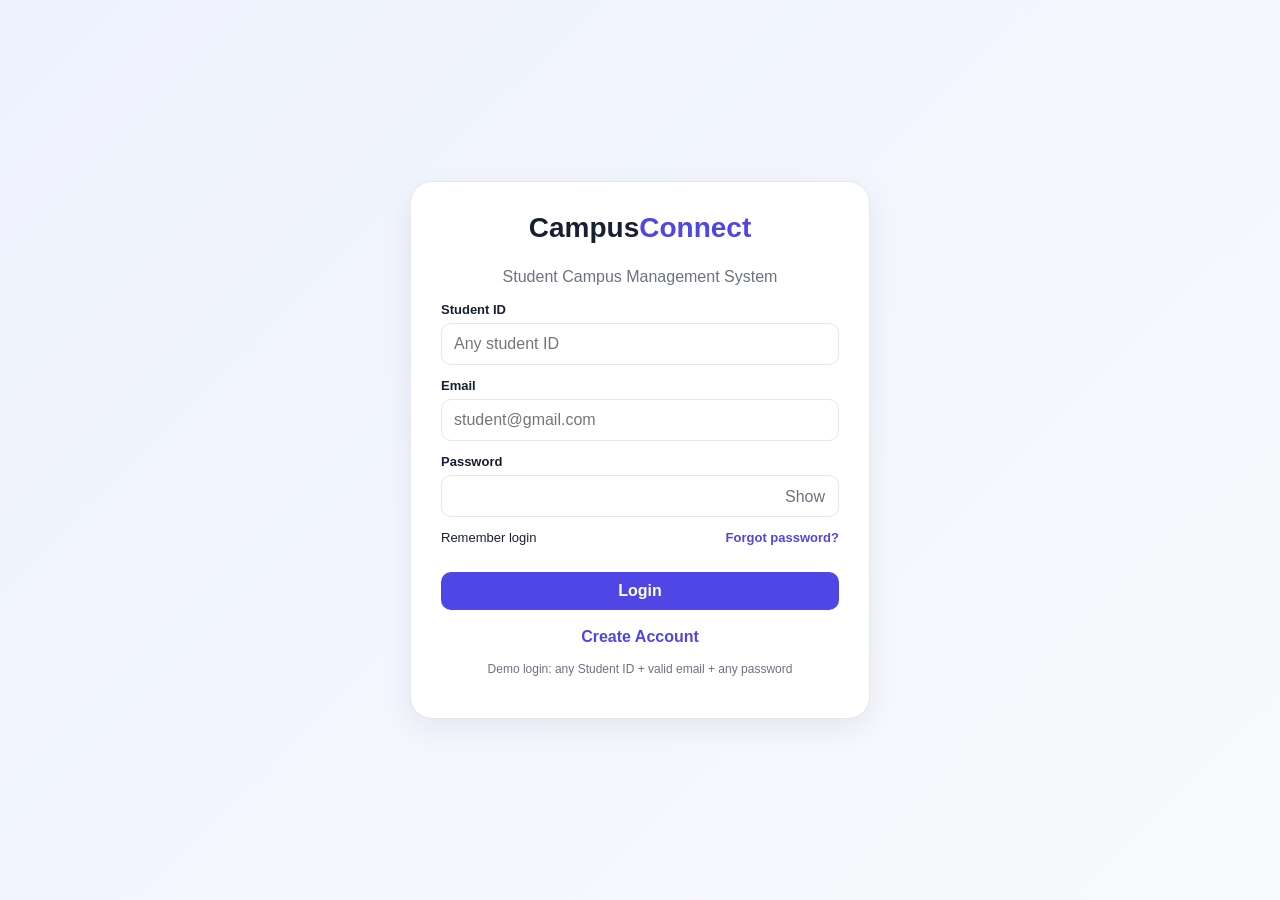
==== index.html @ f6da244f "first commit" ====
<!doctype html><html><head><meta charset="UTF-8"><meta name="viewport" content="width=device-width,initial-scale=1"><title>Login | CampusConnect</title><link rel="stylesheet" href="css/style.css"></head><body data-public="true"><div class="auth-page"><div class="auth-box"><div class="auth-logo">Campus<span>Connect</span></div><p class="muted" style="text-align:center">Student Campus Management System</p><form id="loginForm"><div class="field"><label>Student ID</label><input name="studentId" placeholder="Any student ID" required></div><div class="field"><label>Email</label><input name="email" type="email" placeholder="student@gmail.com" required></div><div class="field"><label>Password</label><div class="password-wrap"><input id="loginPassword" name="password" type="password" required><button type="button" data-show-password="loginPassword">Show</button></div></div><div class="auth-actions"><span>Remember login</span><a id="forgot" class="link">Forgot password?</a></div><div id="loginError" style="color:#dc2626"></div><button class="btn" style="width:100%;margin-top:10px">Login</button></form><form id="registerForm" style="display:none"><div class="field"><label>Full Name</label><input name="name" required></div><div class="field"><label>Student ID</label><input name="studentId" required></div><div class="field"><label>Email</label><input name="email" type="email" required></div><div class="field"><label>Password</label><input name="password" type="password" required></div><div id="regError" style="color:#dc2626"></div><button class="btn" style="width:100%">Create Account</button></form><p style="text-align:center;margin-top:18px"><span id="showRegister" class="link">Create Account</span><span id="showLogin" class="link" style="display:none">Back to Login</span></p><p class="muted" style="font-size:12px;text-align:center">Demo login: any Student ID + valid email + any password</p></div></div><div class="toast-container"></div><script src="js/storage.js"></script><script src="js/auth.js"></script></body></html>
---- css/style.css ----
:root{
  --primary:#4f46e5;--primary2:#6366f1;--bg:#f5f7fb;--card:#fff;--text:#172033;
  --muted:#6b7280;--border:#e5e7eb;--danger:#dc2626;--success:#16a34a;--warning:#d97706;
  --shadow:0 10px 30px rgba(15,23,42,.07);--radius:16px;
}
*{box-sizing:border-box}body{margin:0;font-family:Inter,Segoe UI,Arial,sans-serif;background:var(--bg);color:var(--text)}
a{color:inherit;text-decoration:none}button,input,select,textarea{font:inherit}
button{cursor:pointer;border:0}.app{display:flex;min-height:100vh}.sidebar{width:250px;background:#111827;color:#fff;position:fixed;left:0;top:0;bottom:0;z-index:30;overflow:auto}
.brand{padding:22px 20px;font-size:22px;font-weight:800;border-bottom:1px solid #263043}.brand span{color:#818cf8}
.nav{padding:12px}.nav a,.nav button{width:100%;display:flex;align-items:center;gap:12px;padding:11px 12px;margin:3px 0;border-radius:10px;background:transparent;color:#cbd5e1;text-align:left}
.nav a:hover,.nav a.active,.nav button:hover{background:#252f43;color:#fff}.nav .logout{color:#fca5a5;margin-top:10px}
.main{margin-left:250px;width:calc(100% - 250px)}.topbar{height:70px;background:var(--card);border-bottom:1px solid var(--border);display:flex;align-items:center;justify-content:space-between;padding:0 28px;position:sticky;top:0;z-index:20}
.menu-btn{display:none;background:transparent;font-size:24px}.top-actions{display:flex;align-items:center;gap:12px}.user-mini{display:flex;gap:9px;align-items:center}.avatar{width:38px;height:38px;border-radius:50%;background:var(--primary);color:#fff;display:grid;place-items:center;font-weight:700;overflow:hidden}.avatar img{width:100%;height:100%;object-fit:cover}
.content{padding:28px;max-width:1500px;margin:auto}.page-head{display:flex;justify-content:space-between;align-items:center;gap:15px;margin-bottom:22px}.page-head h1{margin:0;font-size:27px}.muted{color:var(--muted)}.grid{display:grid;gap:18px}.grid-4{grid-template-columns:repeat(4,1fr)}.grid-3{grid-template-columns:repeat(3,1fr)}.grid-2{grid-template-columns:repeat(2,1fr)}
.card{background:var(--card);border:1px solid var(--border);border-radius:var(--radius);box-shadow:var(--shadow);padding:20px}.stat{display:flex;align-items:center;justify-content:space-between}.stat .icon{width:46px;height:46px;border-radius:13px;background:#eef2ff;color:var(--primary);display:grid;place-items:center;font-size:20px}.stat h2{margin:5px 0 0}.section-title{display:flex;align-items:center;justify-content:space-between;margin-bottom:14px}.section-title h2{font-size:18px;margin:0}
.btn{padding:10px 15px;border-radius:10px;background:var(--primary);color:#fff;font-weight:600}.btn:hover{background:#4338ca}.btn.secondary{background:#eef2ff;color:#4338ca}.btn.danger{background:#fee2e2;color:#b91c1c}.btn.success{background:#dcfce7;color:#15803d}.btn.small{padding:7px 10px;font-size:13px}.btn.outline{background:transparent;border:1px solid var(--border);color:var(--text)}
.actions{display:flex;gap:7px;flex-wrap:wrap}.searchbar{display:flex;gap:10px;flex-wrap:wrap;margin-bottom:18px}.searchbar input,.searchbar select{flex:1;min-width:180px}
input,select,textarea{width:100%;padding:11px 12px;border:1px solid var(--border);border-radius:10px;background:var(--card);color:var(--text);outline:none}input:focus,select:focus,textarea:focus{border-color:var(--primary);box-shadow:0 0 0 3px #e0e7ff}textarea{min-height:100px;resize:vertical}.form-grid{display:grid;grid-template-columns:repeat(2,1fr);gap:14px}.field.full{grid-column:1/-1}.field label{display:block;font-size:13px;font-weight:700;margin-bottom:6px}
.table-wrap{overflow:auto}.table{width:100%;border-collapse:collapse;min-width:700px}.table th,.table td{padding:13px 11px;border-bottom:1px solid var(--border);text-align:left}.table th{font-size:12px;text-transform:uppercase;color:var(--muted);background:#f8fafc}.table tr:hover td{background:#fafbff}
.badge{display:inline-flex;padding:5px 9px;border-radius:999px;font-size:12px;font-weight:700;background:#eef2ff;color:#4338ca}.badge.success{background:#dcfce7;color:#15803d}.badge.warning{background:#fef3c7;color:#a16207}.badge.danger{background:#fee2e2;color:#b91c1c}
.modal{display:none;position:fixed;inset:0;background:rgba(15,23,42,.55);z-index:100;align-items:center;justify-content:center;padding:20px}.modal.show{display:flex}.modal-box{background:var(--card);width:min(700px,100%);max-height:90vh;overflow:auto;border-radius:18px;padding:22px}.modal-head{display:flex;justify-content:space-between;align-items:center;margin-bottom:18px}.modal-head h2{margin:0}.close{background:transparent;font-size:25px;color:var(--muted)}.modal-footer{display:flex;justify-content:flex-end;gap:8px;margin-top:20px}
.toast-container{position:fixed;right:20px;bottom:20px;z-index:200;display:flex;flex-direction:column;gap:9px}.toast{padding:12px 15px;border-radius:11px;background:#111827;color:#fff;box-shadow:var(--shadow);animation:slide .25s ease}.toast.success{background:#166534}.toast.error{background:#991b1b}@keyframes slide{from{transform:translateY(10px);opacity:0}to{transform:none;opacity:1}}
.empty{text-align:center;padding:45px 15px;color:var(--muted)}.empty .big{font-size:40px;margin-bottom:8px}.list{display:flex;flex-direction:column;gap:10px}.list-item{padding:14px;border:1px solid var(--border);border-radius:12px;display:flex;justify-content:space-between;gap:15px;align-items:center}.hero{background:linear-gradient(135deg,#4338ca,#7c3aed);color:#fff;border-radius:18px;padding:25px}.hero h1{margin:0 0 7px}.quick{display:grid;grid-template-columns:repeat(4,1fr);gap:10px}.quick a{padding:14px;background:var(--card);border:1px solid var(--border);border-radius:12px;text-align:center}.quick a:hover{border-color:var(--primary);transform:translateY(-2px)}
.profile-head{display:flex;align-items:center;gap:20px}.profile-photo{width:100px;height:100px;border-radius:50%;background:#eef2ff;display:grid;place-items:center;font-size:34px;color:var(--primary);overflow:hidden}.profile-photo img{width:100%;height:100%;object-fit:cover}
.auth-page{min-height:100vh;display:grid;place-items:center;background:linear-gradient(135deg,#eef2ff,#f8fafc);padding:20px}.auth-box{width:min(460px,100%);background:#fff;border:1px solid var(--border);border-radius:22px;box-shadow:var(--shadow);padding:30px}.auth-logo{text-align:center;font-size:28px;font-weight:800;margin-bottom:24px}.auth-logo span{color:var(--primary)}.auth-box .field{margin-bottom:13px}.password-wrap{position:relative}.password-wrap button{position:absolute;right:8px;top:7px;background:transparent;color:var(--muted);padding:6px}.auth-actions{display:flex;justify-content:space-between;align-items:center;font-size:13px;margin:8px 0 17px}.auth-box .btn{width:100%}.link{color:var(--primary);font-weight:600;cursor:pointer}
body.dark{--bg:#0b1120;--card:#111827;--text:#e5e7eb;--muted:#94a3b8;--border:#263043}body.dark .table th{background:#182235}body.dark .quick a{background:#111827}
.notice{border-left:4px solid var(--primary)}.notice.emergency{border-color:#dc2626}.notice.exam{border-color:#d97706}.notice.event{border-color:#16a34a}
.chat-layout{display:grid;grid-template-columns:280px 1fr;min-height:500px}.chat-list{border-right:1px solid var(--border);padding-right:12px}.chat-window{padding-left:20px}.message{padding:10px 13px;border-radius:13px;margin:8px 0;max-width:75%;background:#eef2ff}.message.mine{margin-left:auto;background:var(--primary);color:#fff}
@media(max-width:1000px){.grid-4{grid-template-columns:repeat(2,1fr)}.quick{grid-template-columns:repeat(2,1fr)}}
@media(max-width:760px){.sidebar{transform:translateX(-100%);transition:.2s}.sidebar.open{transform:none}.main{margin-left:0;width:100%}.menu-btn{display:block}.content{padding:18px}.topbar{padding:0 15px}.grid-3,.grid-2,.form-grid{grid-template-columns:1fr}.grid-4{grid-template-columns:1fr 1fr}.page-head{align-items:flex-start;flex-direction:column}.table{min-width:650px}.chat-layout{grid-template-columns:1fr}.chat-list{border-right:0;border-bottom:1px solid var(--border);padding:0 0 12px}.chat-window{padding:15px 0}.hero{padding:20px}}
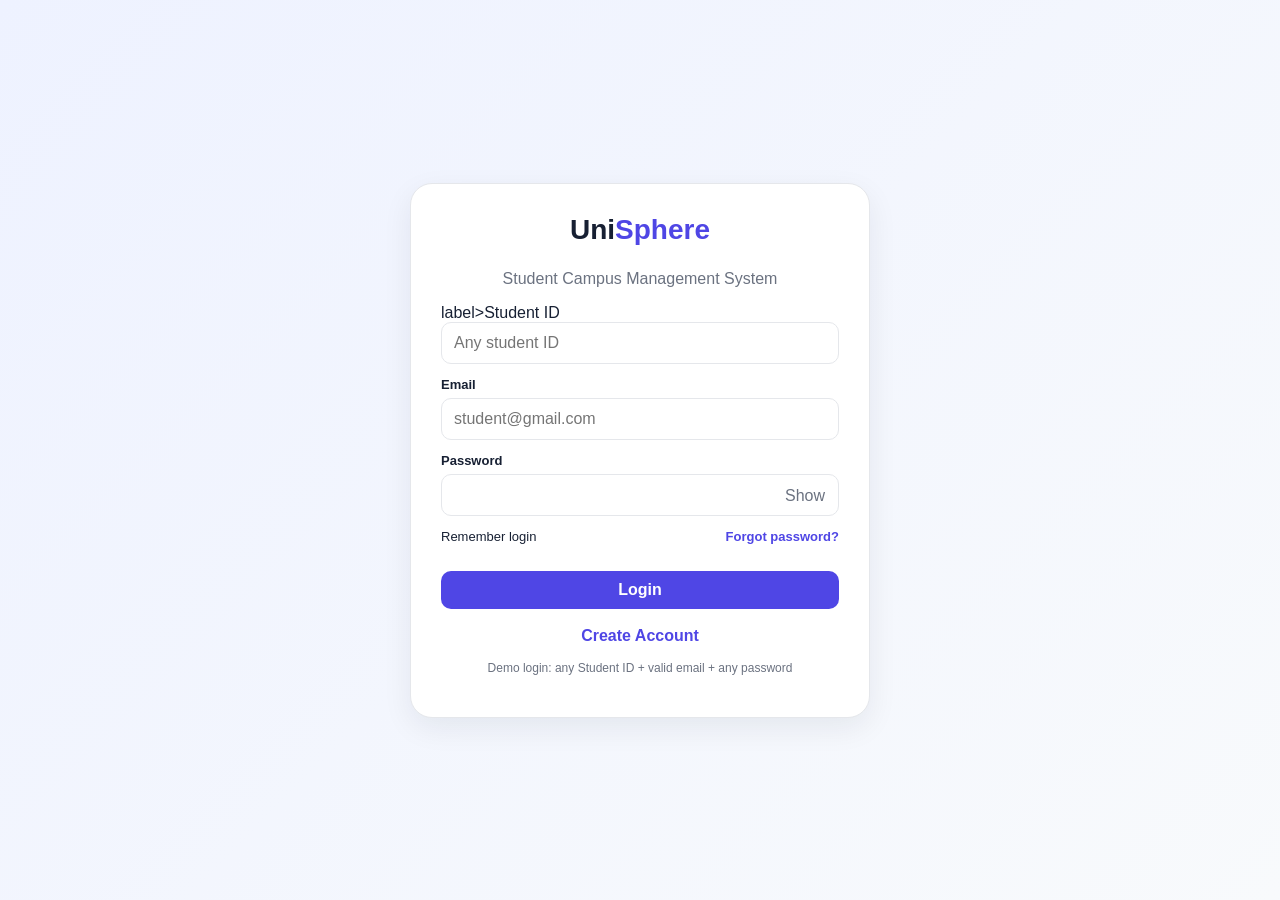
==== commit dc9a49d0: "index" ====
--- a/index.html
+++ b/index.html
@@ -1 +1,79 @@
-<!doctype html><html><head><meta charset="UTF-8"><meta name="viewport" content="width=device-width,initial-scale=1"><title>Login | CampusConnect</title><link rel="stylesheet" href="css/style.css"></head><body data-public="true"><div class="auth-page"><div class="auth-box"><div class="auth-logo">Campus<span>Connect</span></div><p class="muted" style="text-align:center">Student Campus Management System</p><form id="loginForm"><div class="field"><label>Student ID</label><input name="studentId" placeholder="Any student ID" required></div><div class="field"><label>Email</label><input name="email" type="email" placeholder="student@gmail.com" required></div><div class="field"><label>Password</label><div class="password-wrap"><input id="loginPassword" name="password" type="password" required><button type="button" data-show-password="loginPassword">Show</button></div></div><div class="auth-actions"><span>Remember login</span><a id="forgot" class="link">Forgot password?</a></div><div id="loginError" style="color:#dc2626"></div><button class="btn" style="width:100%;margin-top:10px">Login</button></form><form id="registerForm" style="display:none"><div class="field"><label>Full Name</label><input name="name" required></div><div class="field"><label>Student ID</label><input name="studentId" required></div><div class="field"><label>Email</label><input name="email" type="email" required></div><div class="field"><label>Password</label><input name="password" type="password" required></div><div id="regError" style="color:#dc2626"></div><button class="btn" style="width:100%">Create Account</button></form><p style="text-align:center;margin-top:18px"><span id="showRegister" class="link">Create Account</span><span id="showLogin" class="link" style="display:none">Back to Login</span></p><p class="muted" style="font-size:12px;text-align:center">Demo login: any Student ID + valid email + any password</p></div></div><div class="toast-container"></div><script src="js/storage.js"></script><script src="js/auth.js"></script></body></html>+<!doctype html>
+<html>
+    <head>
+        <meta charset="UTF-8">
+        <meta name="viewport" content="width=device-width,initial-scale=1">
+        <title>Login | UniSphere</title>
+        <link rel="stylesheet" href="css/style.css">
+    </head>
+    <body data-public="true">
+        <div class="auth-page">
+            <div class="auth-box">
+                <div class="auth-logo">Uni<span>Sphere</span>
+                </div>
+                <p class="muted" style="text-align:center">Student Campus Management System</p>
+                <form id="loginForm">
+                    <div class="field">
+                        label>Student ID</label>
+                        <input name="studentId" placeholder="Any student ID" required>
+                    </div>
+                    <div class="field">
+                        <label>Email</label>
+                        <input name="email" type="email" placeholder="student@gmail.com" required>
+                    </div>
+                    <div class="field">
+                        <label>Password</label>
+                        <div class="password-wrap">
+                            <input id="loginPassword" name="password" type="password" required>
+                            <button type="button" data-show-password="loginPassword">Show</button>
+                        </div>
+                    </div>
+                    <div class="auth-actions">
+                        <span>Remember login</span>
+                        <a id="forgot" class="link">Forgot password?</a>
+                    </div>
+                    <div id="loginError" style="color:#dc2626">
+
+                    </div>
+                    <button class="btn" style="width:100%;margin-top:10px">Login</button>
+                </form>
+                <form id="registerForm" style="display:none">
+                    <div class="field">
+                        <label>Full Name</label>
+                        <input name="name" required>
+                    </div>
+                    <div class="field">
+                        <label>Student ID</label>
+                        <input name="studentId" required>
+                    </div>
+                    <div class="field">
+                        <label>Email</label>
+                        <input name="email" type="email" required>
+                    </div>
+                    <div class="field">
+                        <label>Password</label>
+                        <input name="password" type="password" required>
+                    </div>
+                    <div id="regError" style="color:#dc2626">
+
+                    </div>
+                    <button class="btn" style="width:100%">Create Account</button>
+                </form>
+                <p style="text-align:center;margin-top:18px">
+                    <span id="showRegister" class="link">Create Account</span>
+                    <span id="showLogin" class="link" style="display:none">Back to Login</span>
+                </p>
+                <p class="muted" style="font-size:12px;text-align:center">Demo login: any Student ID + valid email + any password</p>
+            </div>
+        </div>
+        <div class="toast-container">
+
+        </div>
+        <script src="js/storage.js">
+
+        </script>
+        <script src="js/auth.js">
+
+        </script>
+        </body>
+        </html>
